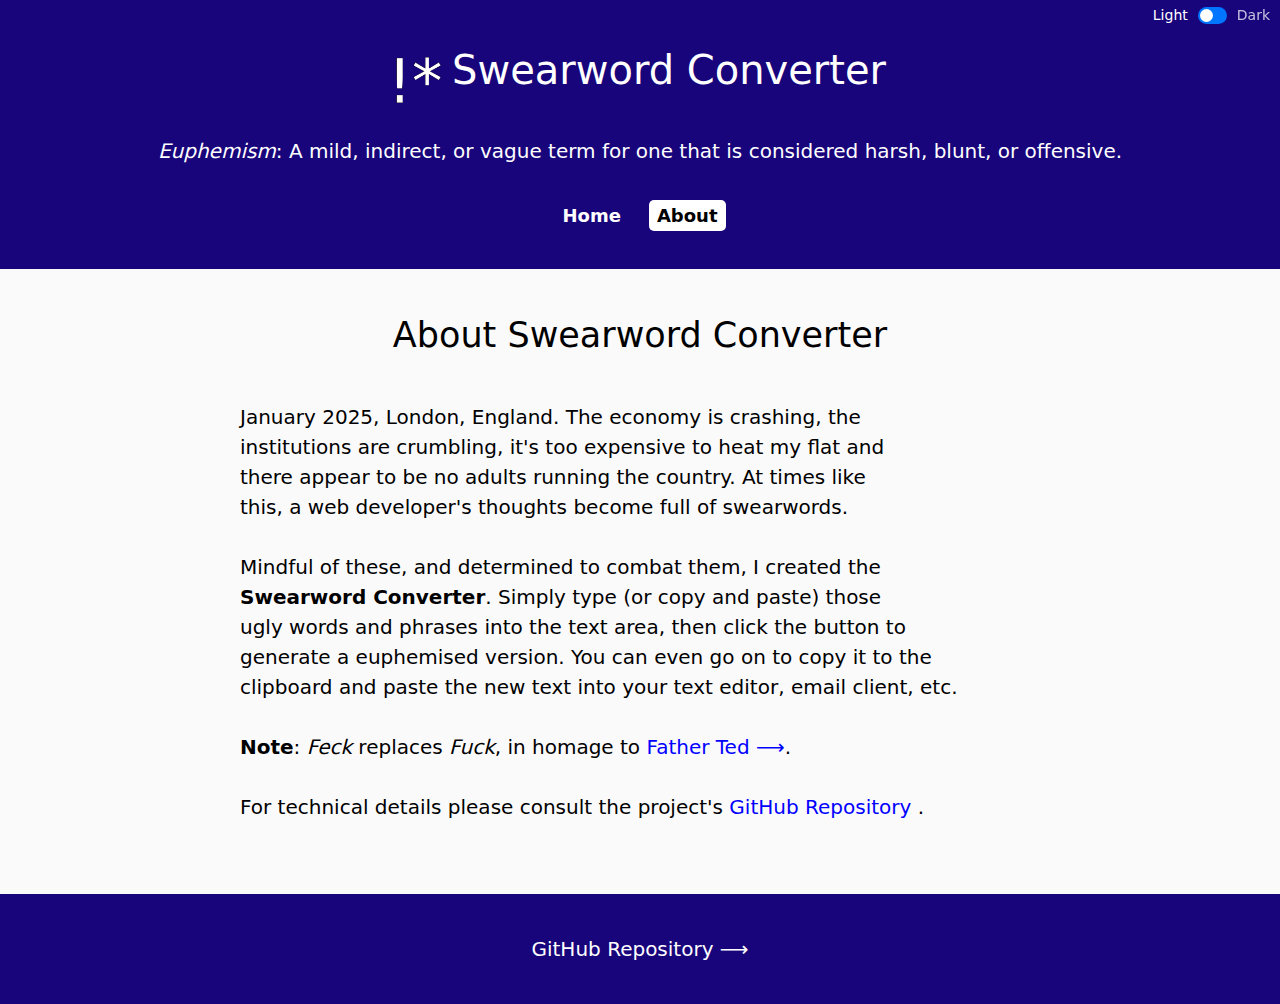
==== about.html @ 1a15955c "First commit" ====
<!DOCTYPE html>
<html lang="en-gb">

<head>
    <meta charset="UTF-8">
    <meta name="viewport" content="width=device-width, initial-scale=1.0">
    <meta name="description"
        content="This page replaces swearwords with euphemisms. A list of convertible swearwords is included, so parental discretion is advised.">

    <title>Swearword Converter | About</title>
    <link rel="apple-touch-icon" sizes="180x180" href="./apple-touch-icon.png">
    <link rel="icon" type="image/png" sizes="32x32" href="./favicon-32x32.png">
    <link rel="icon" type="image/png" sizes="16x16" href="./favicon-16x16.png">
    <link rel="manifest" href="./site.webmanifest">
    <link rel="stylesheet" href="./style.css">
    <script type="application/ld+json">
        {
        "@context": "https://schema.org",
        "@type": "WebPage",
        "name": "Swearword Converter",
        "description": "This page replaces swearwords with euphemisms.",
        "contentRating": "Mature"
        }
    </script>
    <script src="./index.js" type="module"></script>
</head>

<body>
    <a href="#main-content" class="element-invisible element-focusable skip-link">Skip to main content</a>
    <div class="theme-toggler">
        <p class="light">Light<span class="visually-hidden"> theme inactive</span></p><button type="button"
            aria-pressed="true" aria-label="Toggle theme"><span></span></button>
        <p class="dark">Dark<span class="visually-hidden"> theme active</span></p>
    </div>
    <header class="header">
        <div class="title">
            <img src="./img/icon.png" alt="" width="48" class="logo">
            <p class="h1">Swearword Converter</p>
        </div>
        <p class="definition"><i>Euphemism</i>: A mild, indirect, or vague term for one that is considered harsh, blunt,
            or offensive.</p>
        <nav class="main-navigation">
            <ul>
                <li><a href="./index.html">Home</a></li>
                <li><a href="./about.html" aria-current="page">About</a></li>
            </ul>
        </nav>

    </header>
    <main class="main" id="main-content">
        <h1>About Swearword Converter</h1>
        <div class="container flow">
            <p>January 2025, London, England. The economy is crashing, the institutions are crumbling, it's too
                expensive to heat my flat and there
                appear to be no adults running the country. At times like this, a web developer's thoughts become full
                of swearwords.</p>
            <p>Mindful of these, and determined to combat them, I created the <b>Swearword Converter</b>. Simply type
                (or
                copy and paste) those ugly words and phrases into the text area, then click the button to generate a
                euphemised
                version. You can even go on to copy it to the clipboard and paste the new text into your text editor,
                email
                client, etc.</p>
            <p><b>Note</b>: <i>Feck</i> replaces <i>Fuck</i>, in
                homage to <a href="https://www.imdb.com/title/tt0111958/" target="_blank" rel="noopener noreferrer"
                    class="external-link">Father Ted</a>.</p>
            <p>For technical details please consult the project's <a
                    href="https://github.com/chrisnajman/swearword-converter" target="_blank" rel="noopener noreferrer">
                    GitHub Repository
                </a>.</p>

        </div>
    </main>

    <footer class="footer">
        <a href="https://github.com/chrisnajman/swearword-converter" target="_blank" rel="noopener noreferrer">
            GitHub Repository
        </a>
    </footer>
</body>

</html>
---- style.css ----
* {
    box-sizing: border-box;
    margin: 0;
}

:root {
    overflow-y: scroll;
    --brand: #18047b;
    --border-radius: 0.3125rem;
    --button-border-radius: 100vw;
    --bg: white;
    --fg: black;
    --bg-main: #fbfafb;
    --bg-row: #c5dbfb;
    --border-color: rgb(0, 0, 0, 0.5);
    --button-bg: #0075ff;
    --content-border: black;
    --content-bg: white;
    --main-link: blue;
}

.darkmode {
    --bg: black;
    --fg: white;
    --bg-main: #302d4f;
    --bg-row: #3d3969;
    --border-color: rgb(0, 0, 0, 1);
    --content-border: white;
    --content-bg: black;
    --main-link: aqua;
}

:focus-visible {
    outline: 0.125rem solid orange;
    outline-offset: 0.1875rem;
}
body {
    font-family: system-ui, sans-serif;
    line-height: 1.5;
    font-size: clamp(1rem, 0.8995rem + 0.4673vw, 1.25rem);

    min-height: 100vh;
    min-height: 100dvh;
    display: grid;
    grid-template-rows: auto 1fr auto;
}

.h1 {
    font-size: clamp(1.25rem, 0.7477rem + 2.3364vw, 2.5rem);
}
h1 {
    font-size: clamp(1.25rem, 0.8732rem + 1.7523vw, 2.1875rem);
}

h1,
.h1 {
    font-weight: normal;
    text-wrap: balance;
}

h1 {
    text-align: center;
}

h2 {
    font-size: inherit;
    font-weight: 400;
}

.intro {
    width: fit-content;
    margin-inline: auto;
    text-wrap: pretty;
    text-align: center;
}

img {
    max-width: 100%;
    height: auto;
    display: block;
}

p {
    text-wrap: balance;
}

a {
    text-decoration: none;
    text-underline-offset: 0.375rem;
}

button {
    all: unset;
    cursor: pointer;
}

.uppercase {
    text-transform: uppercase;
}

.container {
    /* Locally-scoped CSS variables */
    --_content-max-width: 50rem;
    --_content-space-outside: 1.25rem;

    width: min(var(--_content-max-width), 100% - var(--_content-space-outside) * 2);
    margin-inline: auto;
}

.flow > * + * {
    margin-top: 1.5em;
    /* em NOT rem & margin-top NOT margin bottom */
}

.header,
.footer {
    background-color: var(--brand);
    color: white;
    padding-inline: 1.25rem;

    display: flex;
    flex-direction: column;
    align-items: center;
    justify-content: center;
    padding: 2.5rem 1.25rem;

    & a {
        color: white;
    }
}

.header {
    gap: 1rem;

    & p {
        margin-block-end: 1.25rem;

        &.definition {
            text-align: center;
        }
    }
}

.footer {
    gap: 1.25rem;
    & a {
        @media (hover: hover) {
            &:hover {
                text-decoration: underline;
            }
        }

        &::after {
            content: " \27F6";
        }
    }
}

.title {
    display: flex;
    align-items: center;
    justify-content: center;
    gap: 0.625rem;

    & .logo {
        width: clamp(2rem, 1.5981rem + 1.8692vw, 3rem);
        filter: invert(100%);
    }
}

.main-navigation {
    & ul {
        list-style-type: "";
        display: flex;
        gap: 1.25rem;
        padding-inline-start: 0;
        font-size: clamp(0.9375rem, 0.8621rem + 0.3505vw, 1.125rem);
        font-weight: 600;
    }

    & a {
        border-radius: var(--border-radius);
        padding: 0.3125rem 0.5rem;
        &[aria-current="page"] {
            background-color: white;
            color: black;
        }
    }
}

&[aria-current="page"] {
    background-color: white;
    color: black;
}

.main {
    padding-block: 2.5rem 4.5rem;
    display: flex;
    flex-direction: column;
    gap: 2.5rem;
    background-color: var(--bg-main);
    color: var(--fg);

    & a {
        color: var(--main-link);

        &.external-link::after {
            content: " \27F6";
        }

        @media (hover: hover) {
            &:hover {
                text-decoration: underline;
            }
        }
    }
}

.row {
    display: flex;
    flex-wrap: wrap;
    justify-content: center;
    gap: 1.25rem;
    margin-inline: auto;
    padding: 1.25rem;
    background-color: var(--bg-row);
    border: 0.125rem solid var(--border-color);
    border-radius: var(--border-radius);
    width: fit-content;

    & button {
        all: unset;
        cursor: pointer;
        margin-block-start: auto;
        margin-inline-start: auto;
        padding: 0.5rem 1rem;
        background-color: #0075ff;
        color: white;
        font-weight: 600;
        border-radius: 100vw;
        border: 0.125rem solid transparent;

        @media (hover: hover) {
            &:hover {
                border-color: black;
            }
        }

        &:disabled {
            background-color: #666;
            cursor: not-allowed;
        }
    }

    & > section {
        margin-inline: auto;
    }
}

.euphemisms {
    display: flex;
    flex-direction: column;
    gap: 1.25rem;

    & h3 {
        font-size: inherit;
        font-weight: inherit;
    }
    & p {
        min-height: 6rem;
    }
}
form,
.euphemisms {
    width: 30ch;
}

textarea,
.euphemisms p {
    background-color: var(--content-bg);
    border-color: var(--content-border);
    border-width: 0.0625rem;
    padding: 1.25rem;
    color: var(--fg);
}

form {
    display: flex;
    flex-direction: column;
    gap: 1.25rem;
    & label {
        display: flex;
        flex-direction: column;
        gap: 1.25rem;
    }

    & textarea {
        resize: none;
        overflow: hidden;
        min-height: 5.875rem;
        padding: 1.25rem;
        font-family: inherit;
        font-size: inherit;
    }
}
/* Theme */
.theme-toggler {
    position: absolute;
    top: 0;
    right: 0;
    display: flex;
    align-items: center;
    gap: 0.625rem;
    padding: 0.3125rem 0.625rem;

    & button {
        font-size: clamp(0.875rem, 0.8248rem + 0.2336vw, 1rem);
        font-family: inherit;
        background-color: var(--button-bg);
        width: 1.5625rem;
        height: 0.8125rem;
        border-radius: 1.25rem;
        display: flex;
        justify-content: flex-start;
        align-items: center;
        padding: 0.125rem;

        & span {
            height: 0.8125rem;
            width: 0.8125rem;
            background-color: white;
            border-radius: 50%;
        }
    }

    & p {
        font-size: 0.875rem;
        font-weight: var(--bold);
        color: white;
        &.light {
            opacity: 1;
        }

        &.dark {
            opacity: 0.75;
        }
    }
}

.darkmode {
    & .theme-toggler button {
        justify-content: flex-end;
    }

    & p {
        &.light {
            opacity: 0.75;
        }

        &.dark {
            opacity: 11;
        }
    }
}
/* End theme */

/** Skip link */
.skip-link {
    color: white;
    text-decoration: none;
    font-weight: 600;
    padding: 0.3125rem 0.625rem;
    margin-inline-end: 0.625rem;
}
.element-invisible {
    clip: rect(0.0625rem, 0.0625rem, 0.0625rem, 0.0625rem);
    height: 0.0625rem;
    overflow: hidden;
    position: absolute;
    top: 0;
    left: 0;
    z-index: 200;
    &.element-focusable:active,
    &.element-focusable:focus {
        clip: auto;
        height: auto;
        overflow: visible;
    }
}

.visually-hidden {
    position: absolute;
    width: 0.0625rem;
    height: 0.0625rem;
    padding: 0;
    margin: -0.0625rem;
    overflow: hidden;
    clip-path: inset(0);
    border: 0;
}
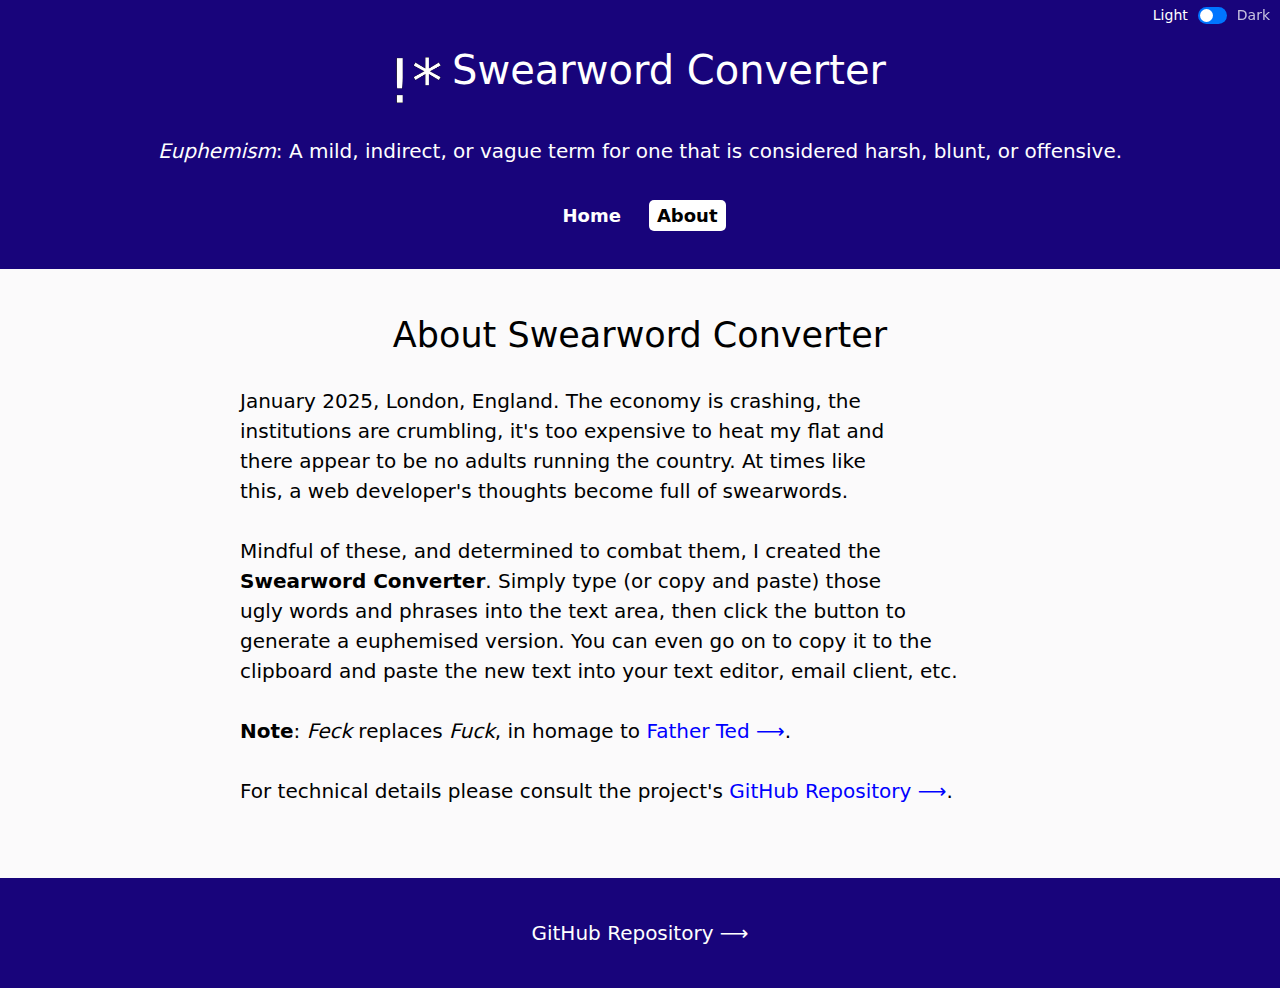
==== commit b9cee4f0: "Added external-link class to git repo link in body of about.html" ====
--- a/about.html
+++ b/about.html
@@ -65,7 +65,8 @@
                 homage to <a href="https://www.imdb.com/title/tt0111958/" target="_blank" rel="noopener noreferrer"
                     class="external-link">Father Ted</a>.</p>
             <p>For technical details please consult the project's <a
-                    href="https://github.com/chrisnajman/swearword-converter" target="_blank" rel="noopener noreferrer">
+                    href="https://github.com/chrisnajman/swearword-converter" target="_blank" rel="noopener noreferrer"
+                    class="external-link">
                     GitHub Repository
                 </a>.</p>
 
--- a/style.css
+++ b/style.css
@@ -197,7 +197,7 @@
     padding-block: 2.5rem 4.5rem;
     display: flex;
     flex-direction: column;
-    gap: 2.5rem;
+    gap: 1.5rem;
     background-color: var(--bg-main);
     color: var(--fg);
 
@@ -267,7 +267,8 @@
         font-weight: inherit;
     }
     & p {
-        min-height: 6rem;
+        min-height: 6.1875rem;
+        text-wrap: auto;
     }
 }
 form,
@@ -301,6 +302,8 @@
         padding: 1.25rem;
         font-family: inherit;
         font-size: inherit;
+        line-height: inherit;
+        font-family: Georgia, "Times New Roman", Times, serif;
     }
 }
 /* Theme */
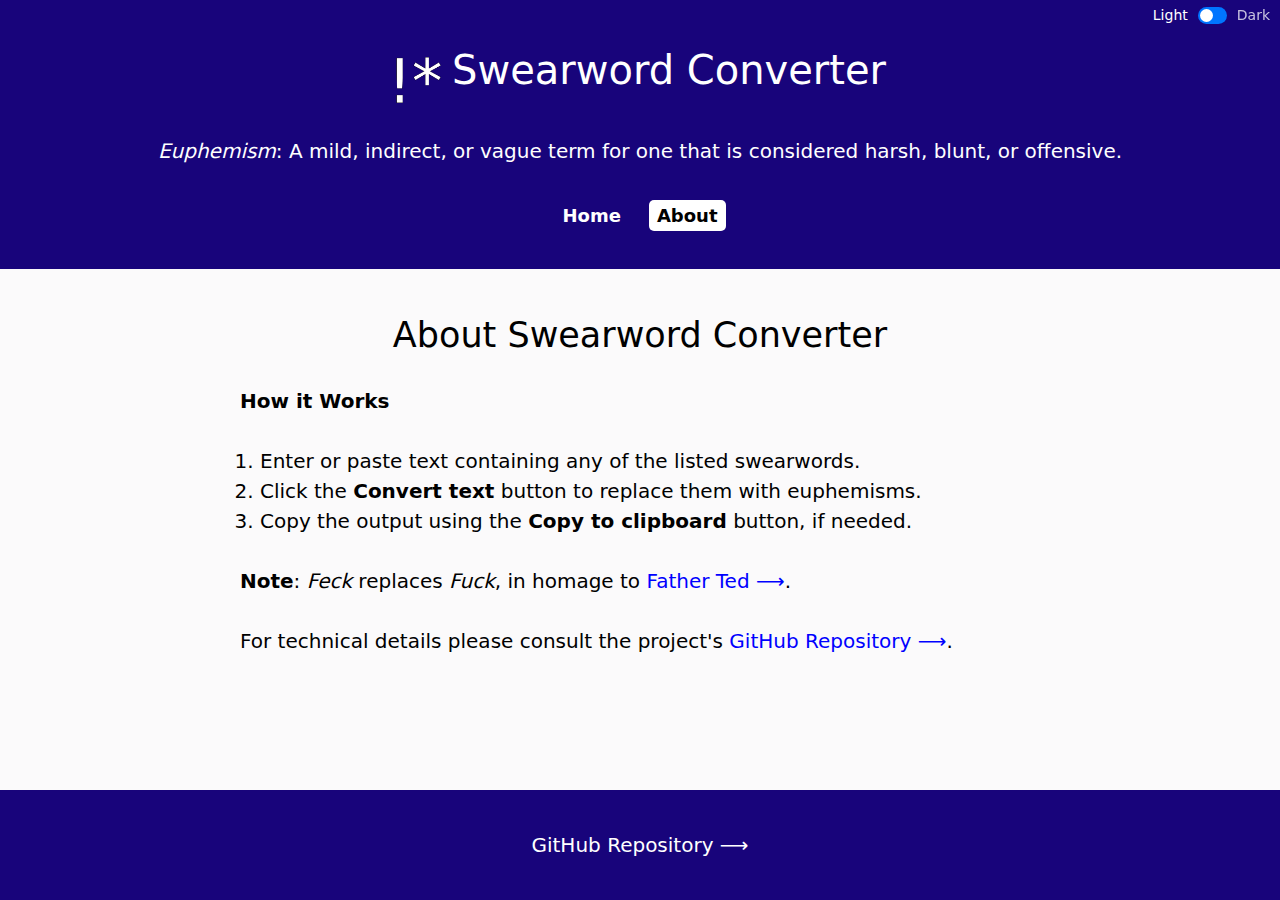
==== commit c4675d44: "Rewrote about text" ====
--- a/about.html
+++ b/about.html
@@ -49,18 +49,15 @@
     </header>
     <main class="main" id="main-content">
         <h1>About Swearword Converter</h1>
-        <div class="container flow">
-            <p>January 2025, London, England. The economy is crashing, the institutions are crumbling, it's too
-                expensive to heat my flat and there
-                appear to be no adults running the country. At times like this, a web developer's thoughts become full
-                of swearwords.</p>
-            <p>Mindful of these, and determined to combat them, I created the <b>Swearword Converter</b>. Simply type
-                (or
-                copy and paste) those ugly words and phrases into the text area, then click the button to generate a
-                euphemised
-                version. You can even go on to copy it to the clipboard and paste the new text into your text editor,
-                email
-                client, etc.</p>
+        <section class="container flow">
+            <h2>How it Works</h2>
+
+            <ol>
+                <li>Enter or paste text containing any of the listed swearwords.</li>
+                <li>Click the <b>Convert text</b> button to replace them with euphemisms.</li>
+                <li>Copy the output using the <b>Copy to clipboard</b> button, if needed.</li>
+            </ol>
+
             <p><b>Note</b>: <i>Feck</i> replaces <i>Fuck</i>, in
                 homage to <a href="https://www.imdb.com/title/tt0111958/" target="_blank" rel="noopener noreferrer"
                     class="external-link">Father Ted</a>.</p>
@@ -70,11 +67,12 @@
                     GitHub Repository
                 </a>.</p>
 
-        </div>
+        </section>
     </main>
 
     <footer class="footer">
-        <a href="https://github.com/chrisnajman/swearword-converter" target="_blank" rel="noopener noreferrer">
+        <a href="https://github.com/chrisnajman/swearword-converter" target="_blank" rel="noopener noreferrer"
+            class="external-link">
             GitHub Repository
         </a>
     </footer>
--- a/style.css
+++ b/style.css
@@ -64,7 +64,7 @@
 
 h2 {
     font-size: inherit;
-    font-weight: 400;
+    font-weight: 600;
 }
 
 .intro {
@@ -84,9 +84,25 @@
     text-wrap: balance;
 }
 
+ol {
+    padding-left: 1.25rem;
+}
+
 a {
     text-decoration: none;
     text-underline-offset: 0.375rem;
+
+    &.external-link {
+        @media (hover: hover) {
+            &:hover {
+                text-decoration: underline;
+            }
+        }
+
+        &::after {
+            content: " \27F6";
+        }
+    }
 }
 
 button {
@@ -143,17 +159,6 @@
 
 .footer {
     gap: 1.25rem;
-    & a {
-        @media (hover: hover) {
-            &:hover {
-                text-decoration: underline;
-            }
-        }
-
-        &::after {
-            content: " \27F6";
-        }
-    }
 }
 
 .title {
@@ -203,16 +208,6 @@
 
     & a {
         color: var(--main-link);
-
-        &.external-link::after {
-            content: " \27F6";
-        }
-
-        @media (hover: hover) {
-            &:hover {
-                text-decoration: underline;
-            }
-        }
     }
 }
 
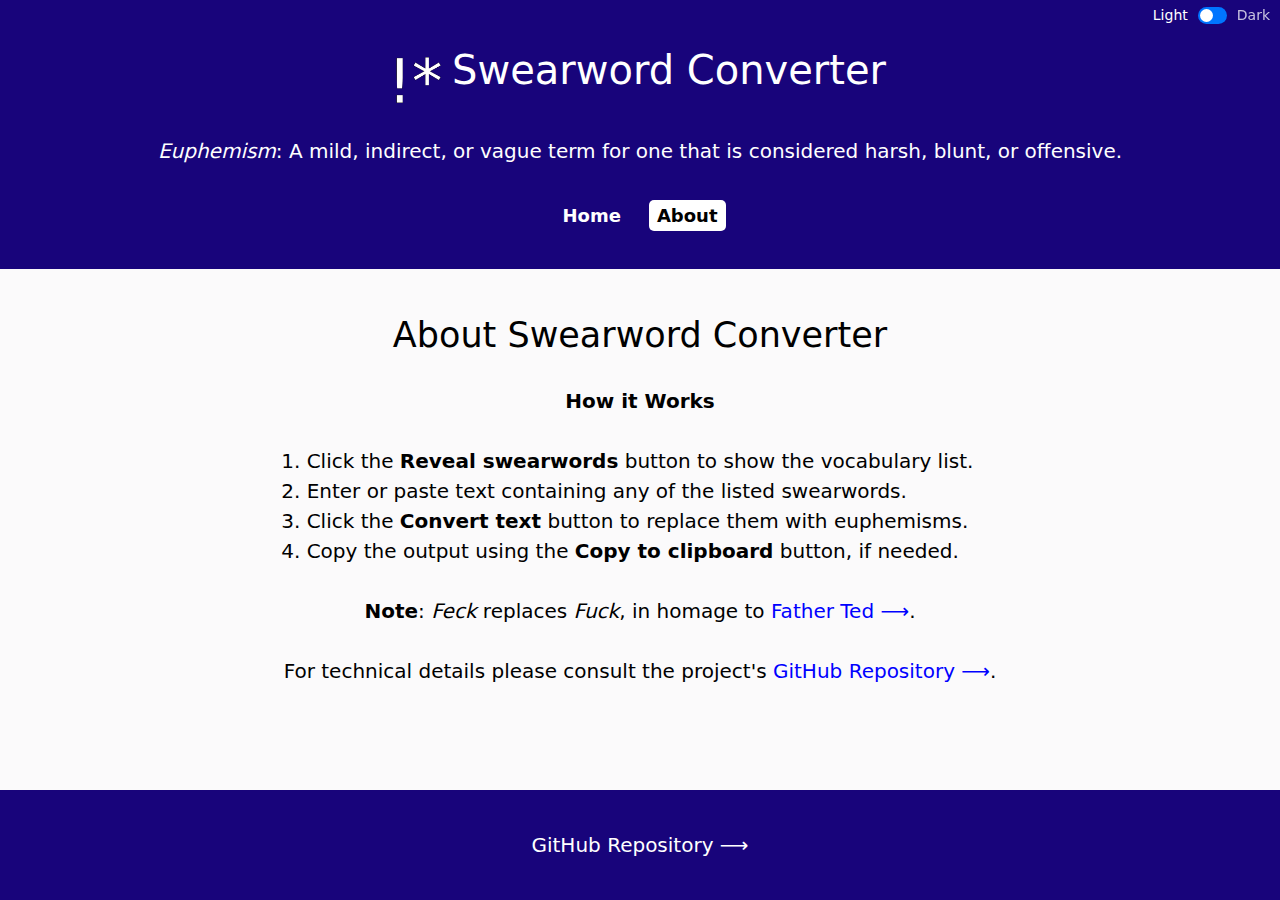
==== commit 52838627: "Style tweaks. Functionality and HTML for toggle reveal vocab list on homepage" ====
--- a/about.html
+++ b/about.html
@@ -4,8 +4,7 @@
 <head>
     <meta charset="UTF-8">
     <meta name="viewport" content="width=device-width, initial-scale=1.0">
-    <meta name="description"
-        content="This page replaces swearwords with euphemisms. A list of convertible swearwords is included, so parental discretion is advised.">
+    <meta name="description" content="This page describes how to use the Swearword Converter.">
 
     <title>Swearword Converter | About</title>
     <link rel="apple-touch-icon" sizes="180x180" href="./apple-touch-icon.png">
@@ -17,8 +16,8 @@
         {
         "@context": "https://schema.org",
         "@type": "WebPage",
-        "name": "Swearword Converter",
-        "description": "This page replaces swearwords with euphemisms.",
+        "name": "Swearword Converter | About",
+        "description": "This page describes how to use the Swearword Converter.",
         "contentRating": "Mature"
         }
     </script>
@@ -49,10 +48,11 @@
     </header>
     <main class="main" id="main-content">
         <h1>About Swearword Converter</h1>
-        <section class="container flow">
+        <section class="container flow about">
             <h2>How it Works</h2>
 
             <ol>
+                <li>Click the <b>Reveal swearwords</b> button to show the vocabulary list.</li>
                 <li>Enter or paste text containing any of the listed swearwords.</li>
                 <li>Click the <b>Convert text</b> button to replace them with euphemisms.</li>
                 <li>Copy the output using the <b>Copy to clipboard</b> button, if needed.</li>
--- a/style.css
+++ b/style.css
@@ -67,7 +67,7 @@
     font-weight: 600;
 }
 
-.intro {
+.center {
     width: fit-content;
     margin-inline: auto;
     text-wrap: pretty;
@@ -84,15 +84,11 @@
     text-wrap: balance;
 }
 
-ol {
-    padding-left: 1.25rem;
-}
-
 a {
     text-decoration: none;
     text-underline-offset: 0.375rem;
 
-    &.external-link {
+    &[target="_blank"] {
         @media (hover: hover) {
             &:hover {
                 text-decoration: underline;
@@ -209,19 +205,6 @@
     & a {
         color: var(--main-link);
     }
-}
-
-.row {
-    display: flex;
-    flex-wrap: wrap;
-    justify-content: center;
-    gap: 1.25rem;
-    margin-inline: auto;
-    padding: 1.25rem;
-    background-color: var(--bg-row);
-    border: 0.125rem solid var(--border-color);
-    border-radius: var(--border-radius);
-    width: fit-content;
 
     & button {
         all: unset;
@@ -246,6 +229,53 @@
             cursor: not-allowed;
         }
     }
+}
+
+.vocab {
+    display: flex;
+    flex-direction: column;
+    gap: 1.25rem;
+
+    /* & button {
+            margin-inline-start: auto;
+        } */
+}
+
+.row {
+    display: flex;
+    flex-wrap: wrap;
+    justify-content: center;
+    gap: 1.25rem;
+    margin-inline: auto;
+    padding: 1.25rem;
+    background-color: var(--bg-row);
+    border: 0.125rem solid var(--border-color);
+    border-radius: var(--border-radius);
+    width: fit-content;
+
+    & button {
+        all: unset;
+        cursor: pointer;
+        margin-block-start: auto;
+        margin-inline-start: auto;
+        padding: 0.5rem 1rem;
+        background-color: #0075ff;
+        color: white;
+        font-weight: 600;
+        border-radius: 100vw;
+        border: 0.125rem solid transparent;
+
+        @media (hover: hover) {
+            &:hover {
+                border-color: black;
+            }
+        }
+
+        &:disabled {
+            background-color: #666;
+            cursor: not-allowed;
+        }
+    }
 
     & > section {
         margin-inline: auto;
@@ -299,6 +329,19 @@
         font-size: inherit;
         line-height: inherit;
         font-family: Georgia, "Times New Roman", Times, serif;
+    }
+}
+
+/* About */
+.about {
+    & h2,
+    & p {
+        text-align: center;
+    }
+    & ol {
+        width: fit-content;
+        margin: 1.5em auto 0;
+        padding: 0;
     }
 }
 /* Theme */
